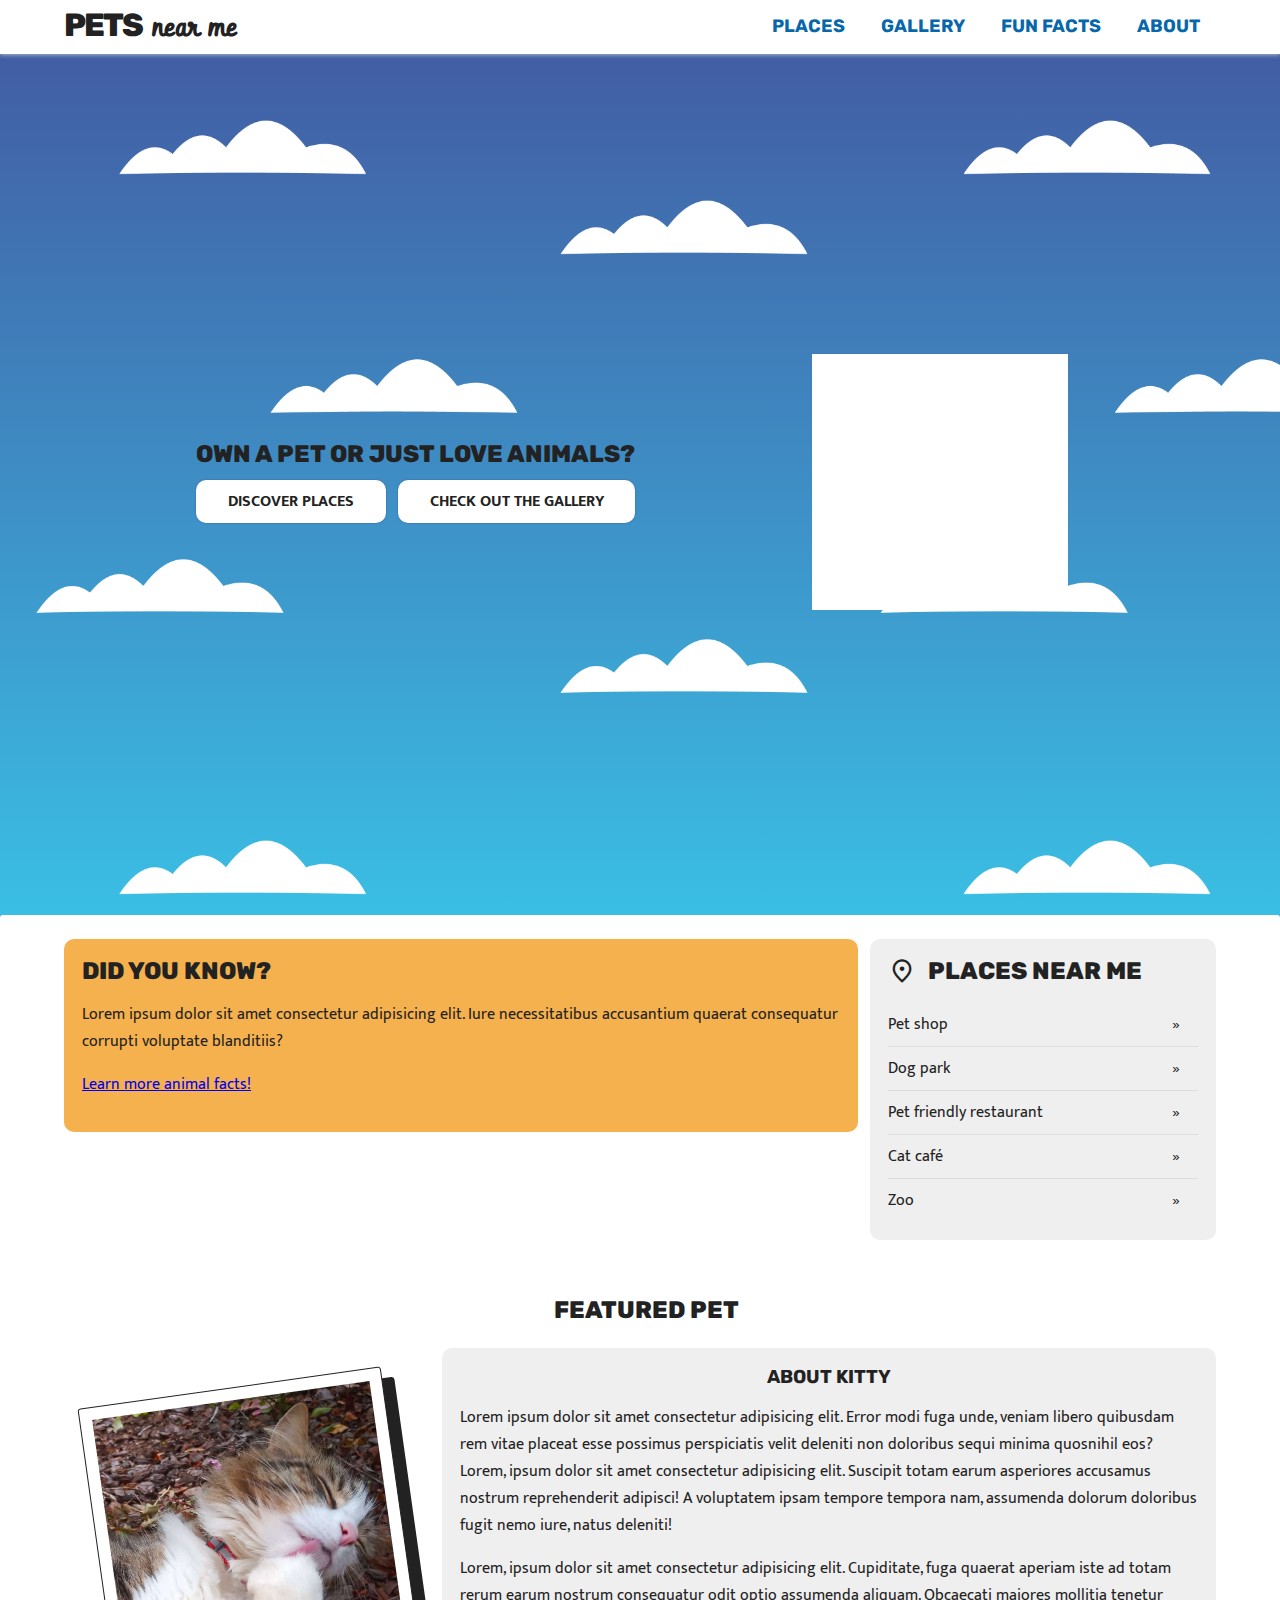
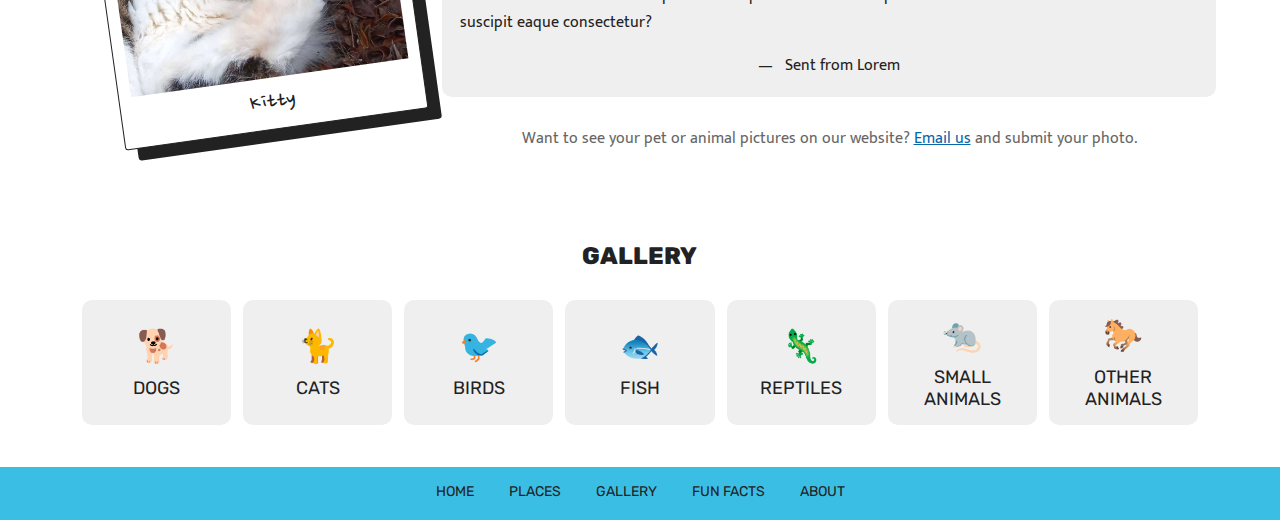
==== assessment-2/index.html @ 5827fe88 "Made gallery and places nav into btns with icons. Started adding arias" ====
<!DOCTYPE html>
<html lang="en">

<head>
    <meta charset="UTF-8">
    <meta name="description" content="Homepage of Pets Near Me">
    <meta name="author" content="Sophie Martin">
    <meta name="viewport" content="width=device-width, initial-scale=1.0">
    <meta name="keywords" content="Pets, animals, Brisbane, near me">

    <title>Pets Near Me</title>
    <link rel="stylesheet" href="style.css">
</head>

<body>
    <header>
        <h1><a href="index.html">Pets <span>Near Me</span></a></h1>
        <nav aria-label="Main">
            <ul>
                <li><a href="places.html">Places</a></li>
                <li><a href="gallery.html">Gallery</a></li>
                <li><a href="#">Fun Facts</a></li>
                <li><a href="about.html">About</a></li>
            </ul>
        </nav>
    </header>
    <main>

        <!-- <section style="overflow-x: hidden; width: 100vw; height: 100vh; position: absolute;">
            <object data="clouds.svg" type="image/svg+xml"></object>
            <object data="clouds.svg" type="image/svg+xml" style="left: -100vw;"></object>
        </section> -->

        <!-- <svg class="hills" viewBox="0 0 100 50">
            <defs>
                <g id="hill-setup">
                    <path d="M0 50 Q50 20 100 50 L100 50 Z" fill="#00a98b" />
                </g>
            </defs>
            <g>
                <use xlink:href="#hill-setup" x="0" y="0" />
            </g>
        </svg> -->
        <section id="frontpage">
            <div style="height: 256px; width: 256px; margin: 0 16px; background-color: white;"></div>
            <section>
                <h2>Own a pet or just love animals?</h2>
                <section class="link">
                    <a href="places.html">Discover places</a>
                    <a href="gallery.html">Check out the gallery</a>
                </section>
            </section>
        </section>
        <section id="main-content">


            <section id="general">
                <section class="box yellow">
                    <h2>Did you know?</h2>
                    <p>Lorem ipsum dolor sit amet consectetur adipisicing elit. Iure necessitatibus accusantium quaerat
                        consequatur corrupti voluptate blanditiis?</p>
                    <p><a href="#">Learn more animal facts!</a></p>
                </section>
                <section id="links" class="box grey link" role="navigation" aria-label="Places">
                    <h2><i class="material-symbols-outlined">location_on</i><a href="places.html" class="anim">Places
                            near me</a></h2>
                    <a href="places/petshop.html">Pet shop</a>
                    <a href="places/dogpark.html">Dog park</a>
                    <a href="#">Pet friendly restaurant</a>
                    <a href="#">Cat café</a>
                    <a href="#">Zoo</a>
                </section>
            </section>

            <section id="featured">
                <h2>Featured pet</h2>
                <figure>
                    <img src="images/gallery/IMG_20210928_162411_109.jpg" alt="A calico tabby cat with brown and white fur" />
                    <figcaption>Kitty</figcaption>
                </figure>
                <section class="box grey">
                    <h3>About kitty</h3>
                    <p>Lorem ipsum dolor sit amet consectetur adipisicing elit. Error modi fuga unde, veniam
                        libero
                        quibusdam rem vitae placeat esse possimus perspiciatis velit deleniti non doloribus
                        sequi
                        minima
                        quosnihil eos? Lorem, ipsum dolor sit amet consectetur adipisicing elit. Suscipit totam
                        earum
                        asperiores accusamus nostrum reprehenderit adipisci! A voluptatem ipsam tempore tempora
                        nam,
                        assumenda dolorum doloribus fugit nemo iure, natus deleniti!</p>
                    <p>Lorem, ipsum dolor sit amet consectetur adipisicing elit. Cupiditate, fuga quaerat aperiam iste
                        ad totam rerum earum nostrum consequatur odit optio assumenda aliquam. Obcaecati maiores
                        mollitia tenetur suscipit eaque consectetur?</p>
                    <p>Sent from Lorem</p>
                </section>
                <p>Want to see your pet or animal pictures on our website? <a href="about.html">Email us</a> and submit your
                    photo. </p>
            </section>

            <section id="gallery-nav" class="box link" role="navigation" aria-label="Gallery">
                <h2><a href="gallery.html" class="anim">Gallery</a></h2>
                <a href="gallery.html">
                    <p>🐕</p>
                    <p>Dogs</p>
                </a>
                <a href="gallery.html">
                    <p>🐈</p>
                    <p>Cats</p>
                </a>
                <a href="gallery.html">
                    <p>🐦</p>
                    <p>Birds</p>
                </a>
                <a href="gallery.html">
                    <p>🐟</p>
                    <p>Fish</p>
                </a>
                <a href="gallery.html">
                    <p>🦎</p>
                    <p>Reptiles</p>
                </a>
                <a href="gallery.html">
                    <p>🐀</p>
                    <p>Small animals</p>
                </a>
                <a href="gallery.html">
                    <p>🐎</p>
                    <p>Other animals</p>
                </a>
            </section>
        </section>
    </main>
    <footer>
        <nav aria-label="Footer">
            <ul class="link anim">
                <li><a href="index.html">Home</a></li>
                <li><a href="places.html">Places</a></li>
                <li><a href="gallery.html">Gallery</a></li>
                <li><a href="#">Fun Facts</a></li>
                <li><a href="about.html">About</a></li>
            </ul>
        </nav>
    </footer>
</body>

</html>
---- assessment-2/style.css ----
/* FONTS */
@import url('https://fonts.googleapis.com/css2?family=Vibur&display=swap');
@import url('https://fonts.googleapis.com/css2?family=Mukta&display=swap');
@import url('https://fonts.googleapis.com/css2?family=Nanum+Pen+Script&display=swap');
@import url('https://fonts.googleapis.com/css2?family=Rubik:wght@700&display=swap');
@import url('https://fonts.googleapis.com/css2?family=Rubik:wght@800&display=swap');

/* ICONS */
@import url('https://fonts.googleapis.com/css2?family=Material+Symbols+Outlined:opsz,wght,FILL,GRAD@40,700,1,0');

:root {
    --white: #ffffff;
    --black: #222222;
    /* --blue: #59a7a7;
    --light-blue: #97d7c6;
    --dark-blue: #2577a7; */
    /* --blue: #7cb3c5;
    --light-blue: #a4cedb;
    --dark-blue: #5e98ac; */
    --blue: #425DA4;
    --light-blue: #3ABEE4;
    --dark-blue: #0767AB;
    --yellow: #F5B14D;
    --dark-yellow: #d1af6f;
    --grey: #dddddd;
    --light-grey: #efefef;
    --dark-grey: #666666;
}

body {
    margin: 0;
    color: var(--black);
    font-family: 'Mukta', sans-serif;
    background-color: var(--light-blue);
    min-height: 100vh;
    display: flex;
    flex-direction: column;
}

header {
    background-color: var(--white);
    position: sticky;
    display: flex;
    justify-content: center;
    flex-wrap: wrap;
    width: 100%;
    z-index: 2;
    align-items: center;
    box-shadow: 0 0 5px var(--grey);
}

header>nav {
    text-align: center;
}

header>nav a {
    color: var(--dark-blue);
    text-decoration: none;
    font-weight: bold;
    font-family: 'Rubik', sans-serif;
    text-align: center;
    text-transform: uppercase;
    font-size: 14px;
}

header>nav ul {
    padding-inline-start: 0;
    margin: 0;
}

header>nav li {
    display: inline-block;
    padding: 8px 6px;
    margin: 0 2px;
    transition: 350ms ease-in-out;
    border-radius: 10px;
}

header>nav li:hover {
    background-color: var(--grey);
}

h1,
h2,
h3,
h4 {
    font-family: 'Rubik', sans-serif;
    text-transform: uppercase;
    margin: 0;
}

h1,
h2 {
    font-weight: 800;
}

h4 {
    font-size: 14px;
}

section>h1,
section:not(#main-content)>h2,
section>h3 {
    margin-top: 0;
    margin-bottom: 12px;
}

#main-content>h2,
#main-content>h3,
#main-content>p {
    margin-left: 18px;
    margin-right: 18px;
}

h1 {
    font-size: 24px;
    letter-spacing: -2px;
    text-align: center;
    margin-top: 4px;
    width: 100%;
}

h1 span {
    font-family: 'Vibur', cursive;
    letter-spacing: 0px;
    margin-left: 6px;
    word-spacing: -4px;
    text-transform: lowercase;
}

h1>a {
    color: var(--black);
    text-decoration: none;
}

main {
    display: flex;
    flex-direction: column;
    justify-items: center;
    flex-grow: 1;
    gap: 6px;
}

#frontpage {
    background-color: var(--blue);
    background-image: url(clouds.png), linear-gradient(var(--blue), var(--light-blue));
    background-repeat: repeat;
    background-position: 200% 0;
    background-size: 400%;
    display: flex;
    justify-content: center;
    align-items: center;
    flex-direction: column;
    text-align: center;
    gap: 24px;
    flex-grow: 1;
    animation: background-clouds 120000ms linear infinite;
    height: 50vh;
    min-height: 95vh;
}

@keyframes background-clouds {
    to {
        background-position: -200% 0;
    }
}

object[data="clouds.svg"] {
    position: absolute;
    height: 100vh;
    width: 100%;

}

object[data="clouds.svg"] {
    animation: clouds 5000ms linear infinite;
}

@keyframes clouds {
    0% {
        transform: translate3d(0, 0, 0);
    }

    100% {
        transform: translate3d(100vw, 0, 0);
    }
}

svg.hills {
    position: absolute;
    height: 20vh;
    width: 100%;
    bottom: 20vh;
}

#frontpage section:has(>a) {
    display: flex;
    flex-direction: column;
    margin: 0 64px;
    gap: 12px;
    z-index: 1;
}

#frontpage>section a {
    padding: 8px 6px;
    flex-grow: 1;
    background-color: var(--white);
    border-radius: 10px;
    box-shadow: 0 0 2px var(--blue);
    text-transform: uppercase;
    font-weight: bold;
    transition: 350ms;
}

#frontpage>section a:hover {
    background-color: var(--grey);
}

main:not(:has(#frontpage, #breadcrumbs)) {
    padding-top: 5vh;
}

#breadcrumbs {
    display: flex;
    justify-self: flex-end;
    align-items: flex-end;
    margin-top: 12px;
}

#breadcrumbs ul {
    padding-inline-start: 0;
    margin: 0 28px;
}

#breadcrumbs li {
    display: inline-block;
}

#breadcrumbs li:not(:last-of-type)::after {
    content: "\00bb";
    padding: 0 6px 0 8px;
}

#breadcrumbs a:hover {
    text-decoration: underline;
}

#main-content {
    background-color: var(--white);
    display: flex;
    flex-direction: column;
    gap: 24px;
    padding: 24px 16px;
    border-radius: 3px 3px 0 0;
    flex-grow: 1;
}

section.box {
    padding: 18px;
    border-radius: 10px;
}

section.box.grey {
    background-color: var(--light-grey);
    /* border: 1px solid var(--grey);
    box-shadow: 0 0 10px var(--light-grey); */
}

section.box.yellow {
    background-color: var(--yellow);
    /* border: 1px solid var(--dark-yellow);
    box-shadow: 0 0 5px var(--yellow); */
}

section.box.blue {
    background-color: var(--light-blue);
    /* border: 1px solid var(--blue);
    box-shadow: 0 0 3px var(--light-blue); */
}

#featured {
    display: grid;
    grid-template:
        "header"
        "picture"
        "text"
        "email";
    gap: 12px;
    justify-items: center;
    padding: 0 12px;
}

#featured>h2 {
    grid-area: header;
    text-align: center;
}

#featured figure {
    grid-area: picture;
    background-color: var(--white);
    margin: 24px;
    padding: 12px;
    transform: rotate(-8deg);
    box-shadow: 12px 12px var(--black);
    border: 1px solid var(--black);
    border-radius: 3px;
    min-width: 220px;
    max-width: 280px;
    margin-bottom: 24px;
    transition: 350ms;
    transition-delay: 100ms;
}

#featured figure:hover {
    transform: rotate(0deg) scale(105%);
}

#featured figure figcaption {
    font-family: 'Nanum Pen Script', cursive;
    font-size: 24px;
    text-align: center;
}

#featured img {
    width: 100%;
    object-fit: cover;
}

#featured>section {
    grid-area: text;
    margin: 0;
}

#featured>section>h3 {
    text-align: center;
}

#featured>section>p:last-of-type {
    text-align: center;
    margin-bottom: 0;
}

#featured>section>p:last-of-type::before {
    content: "\2014";
    margin-right: 12px;
    padding-left: -12px;
}

#featured>section+p {
    grid-area: email;
    color: var(--dark-grey);
    padding: 0 6px;
    text-align: center;
}

#featured>section+p>a {
    color: var(--dark-blue);
}

#general {
    display: grid;
    grid-template:
        auto / auto;
    gap: 24px;
}

#general>section:nth-of-type(2)>p:first-of-type {
    margin-top: 0;
}

#general>section:nth-of-type(2)>p:last-of-type {
    margin-bottom: 0;
}

#questions {
    grid-area: questions;
}

#gallery-nav {
    grid-area: gallery;
    display: grid;
    grid-template:
        repeat(4, 150px) / 50% 50%;
    gap: 12px;
}

#gallery-nav:has(h2) {
    grid-template:
        auto repeat(4, 150px) / 50% 50%;
}

#gallery-nav h2 {
    grid-column: span 2;
    text-align: center;
}

#gallery-nav>a,
#links-btn>a {
    background-color: var(--light-grey);
    border-radius: 10px;
    text-align: center;
    font-family: 'Rubik', sans-serif;
    text-transform: uppercase;
    padding: 12px;
    display: flex;
    flex-direction: column;
    justify-content: center;
    gap: 12px;
    transition: 350ms ease-in-out;
}

#gallery-nav>a:last-of-type {
    grid-column: span 2;
}

#gallery-nav>a:hover, #links-btn>a:hover {
    background-color: var(--grey);
}

#gallery-nav>a>p:first-of-type {
    font-size: 32px;
}

#gallery-nav>a>p, #links-btn>a>p {
    margin: 0;
}

#gallery-nav figure {
    margin: 0;
    height: 100%;
    display: flex;
    flex-direction: column;
    justify-content: flex-end;
    align-items: center;
    gap: 6px;
}

#gallery-nav figcaption {
    font-family: 'Rubik', sans-serif;
    text-align: center;
    text-transform: uppercase;
}

#gallery {
    display: grid;
    grid-template:
        1fr / auto auto;
    gap: 6px;
}

#gallery>section {
    display: flex;
    flex-direction: column;
    gap: 6px;
}

#gallery img {
    width: 100%;
    object-fit: cover;
    transition: 350ms ease-out;
    transition-delay: 50ms;
}

#gallery:has(img:hover) img:not(:hover) {
    opacity: 0.7;
    transform: scale(0.8);
}

#links {
    grid-row: span 2;
}

#links>a {
    padding: 8px 0px;
    border-bottom: 1px solid var(--grey);
    display: block;
}

#links>a:last-of-type {
    border-bottom: none;
}

#links>a::after {
    content: "\00bb";
    float: right;
    margin-right: 18px;
    transition: 350ms;
}

#links>a:hover::after {
    margin-right: 10px;
}

#links-btn {
    display: grid;
    grid-template:
        150px / repeat(5, 1fr);
    gap: 12px;
}

#links-btn>a{
    gap: 18px;
}

#links-btn .material-symbols-outlined{
    font-size: 32px;
    margin: 0;
}

#links-btn+iframe{
    margin-top: 18px;
}

#places #main-content>section {
    display: grid;
    grid-template:
        auto / repeat(4, 1fr);
    row-gap: 6px;
    column-gap: 12px;
    align-items: end;
}

#places figure {
    margin: 0;
    height: 100%;
    display: flex;
    flex-direction: column;
    justify-content: flex-end;
    align-items: center;
    gap: 6px;
}

#places img {
    height: 150%;
    width: 100%;
    object-fit: cover;
    transition: 350ms ease-in-out;
    transition-delay: 100ms;
}

#places figcaption {
    font-family: 'Rubik', sans-serif;
    text-align: center;
    text-transform: uppercase;
}

#places figcaption:nth-of-type(2) {
    z-index: 1;
    position: absolute;
    margin-bottom: 12px;
    background-color: #ffffff80;
    padding: 12px;
    padding-top: 6px;
    transition: 350ms ease-in-out;
}

#places:has(img:hover) img:not(:hover),
#places:has(figcaption:nth-of-type(2):hover) figcaption:nth-of-type(2):not(:hover)+img,
#places:has(img:hover) figcaption:has(+img:not(:hover)),
#places:has(figcaption:nth-of-type(2):hover) figcaption:nth-of-type(2):not(:hover) {
    opacity: 0.7;
    transform: scale(0.95);
}

#place #main-content>section:nth-of-type(1) {
    position: relative;
}

#place #main-content>section:nth-of-type(1) h2 {
    position: absolute;
    display: inline;
    bottom: 12px;
    left: 12px;
    background-color: #ffffff;
    padding: 12px;
}

#place #main-content>section:nth-of-type(1) img {
    width: 100%;
    height: 250px;
    object-fit: cover;
    object-position: 0 30%;
    transition: 1000ms ease-in-out;
}

#place #main-content>section:nth-of-type(2) {
    display: flex;
    gap: 12px;
    flex-direction: column;
}

#place #main-content>section:nth-of-type(2)>section {
    flex-grow: 1;
    width: auto;
}

#place #main-content>section:nth-of-type(2)>iframe {
    flex-grow: 1;
    width: auto;
    height: auto;
    object-fit: cover;
    min-height: 250px;
}

#place #main-content>section:nth-of-type(2) table {
    width: 100%;
    border-collapse: collapse;
}

#place #main-content>section:nth-of-type(2) table tr:not(:last-child) {
    border-bottom: 1px solid var(--grey);
}

#place #main-content>section:nth-of-type(2) table td {
    padding: 8px 0px;
}

#place #main-content>section:nth-of-type(3)>section {
    display: grid;
    grid-template:
        auto / repeat(2, 1fr);
    row-gap: 6px;
    column-gap: 2px;
}

#place #main-content>section:nth-of-type(3)>section img {
    height: 250px;
    width: 100%;
    object-fit: cover;
    transition: 350ms ease-in-out;
    transition-delay: 100ms;
}

footer ul {
    padding-inline-start: 0;
    margin: 0;
    font-family: 'Rubik', sans-serif;
    text-align: center;
    text-transform: uppercase;
    font-size: 14px;
}

footer ul>li {
    display: inline-block;
    padding: 16px;
}

iframe{
    width: 100%;
    height: 500px;
    border: none;
}

a.link,
.link a,
#breadcrumbs a {
    color: var(--black);
    text-decoration: none;
}

a.anim,
.anim a,
#gallery-nav figcaption {
    position: relative;
    overflow: hidden;
    display: inline-block;
}

a.anim::before,
.anim a::before,
#gallery-nav figcaption::before {
    content: "";
    height: 2px;
    width: 100%;
    position: absolute;
    bottom: 0;
    background-color: var(--black);
    transition: 350ms;
    left: -100%;
}

a.anim:hover::before,
.anim a:hover::before,
#gallery-nav figcaption:hover::before {
    left: 0;
}

.material-symbols-outlined {
    font-size: 20px;
    margin-right: 12px;
    position: relative;
    top: 5px;
}

h2 .material-symbols-outlined {
    font-size: 28px;
    top: 0;
}

@media only screen and (min-width: 768px) {
    header {
        flex-wrap: nowrap;
        justify-content: space-between;
    }

    header>h1,
    header>nav {
        margin-left: 16px;
        margin-right: 16px;
    }

    h1 {
        font-size: 32px;
        text-align: left;
        margin-top: 0;
        margin-left: 16px;
        width: auto;
    }

    header>nav a {
        font-size: 18px;
        padding: 8px;
    }

    #frontpage {
        flex-direction: row-reverse;
        justify-content: space-around;
        padding: 0 10%;
        background-position: 200% 0;
        background-size: 200%;
    }

    #frontpage section:has(>a) {
        flex-direction: row;
        margin: 0;
    }

    #general>section:nth-of-type(2) {
        order: 3;
    }

    #featured {
        grid-template:
            "header header"
            "picture text"
            "picture email"
            / auto;
        margin-top: 32px;
        margin-bottom: 32px;
        padding-right: 0;
    }

    #featured>figure {
        margin-top: auto;
        margin-bottom: auto;
    }

    #gallery-nav {
        grid-template:
            125px / repeat(7, 1fr);
    }

    #gallery-nav:has(h2) {
        grid-template:
            auto 125px / repeat(7, 1fr);
    }

    #gallery-nav h2 {
        grid-column: span 7;
        text-align: center;
    }

    #gallery-nav>a:last-of-type {
        grid-column: auto;
    }

    #gallery-nav p {
        font-size: 18px;
    }

    #gallery {
        grid-template:
            auto / repeat(4, 1fr);
    }

    #general {
        grid-template:
            auto auto / auto 30%;
        gap: 12px;
    }

    #place #main-content>section:nth-of-type(1) img:hover {
        height: 650px;
    }

    #place #main-content>section:nth-of-type(2) {
        flex-direction: row;
    }

    #place #main-content>section:nth-of-type(2)>section {
        width: 40%;
    }

    #place #main-content>section:nth-of-type(2)>iframe {
        width: 60%;
    }

    #place #main-content>section:nth-of-type(3)>section {
        display: grid;
        grid-template:
            auto / repeat(4, 1fr);
        row-gap: 6px;
        column-gap: 2px;
    }
}

@media only screen and (min-width: 1080px) {

    header,
    #main-content,
    #breadcrumbs,
    footer {
        padding-left: 5%;
        padding-right: 5%;
    }

    header {
        width: calc(100% - 10%);
        padding-top: 4px;
        padding-bottom: 4px;
    }

    header>h1,
    header>nav {
        margin: 0;
    }
}

@media only screen and (min-width: 1440px) {

    header,
    #main-content,
    #breadcrumbs,
    footer {
        padding-left: 15%;
        padding-right: 15%;
    }

    header {
        width: calc(100% - 30%);
    }

    header>h1,
    header>nav {
        margin: 0;
    }
}

@media only screen and (max-height: 600px) {
    #frontpage {
        min-height: 600px;
    }
}
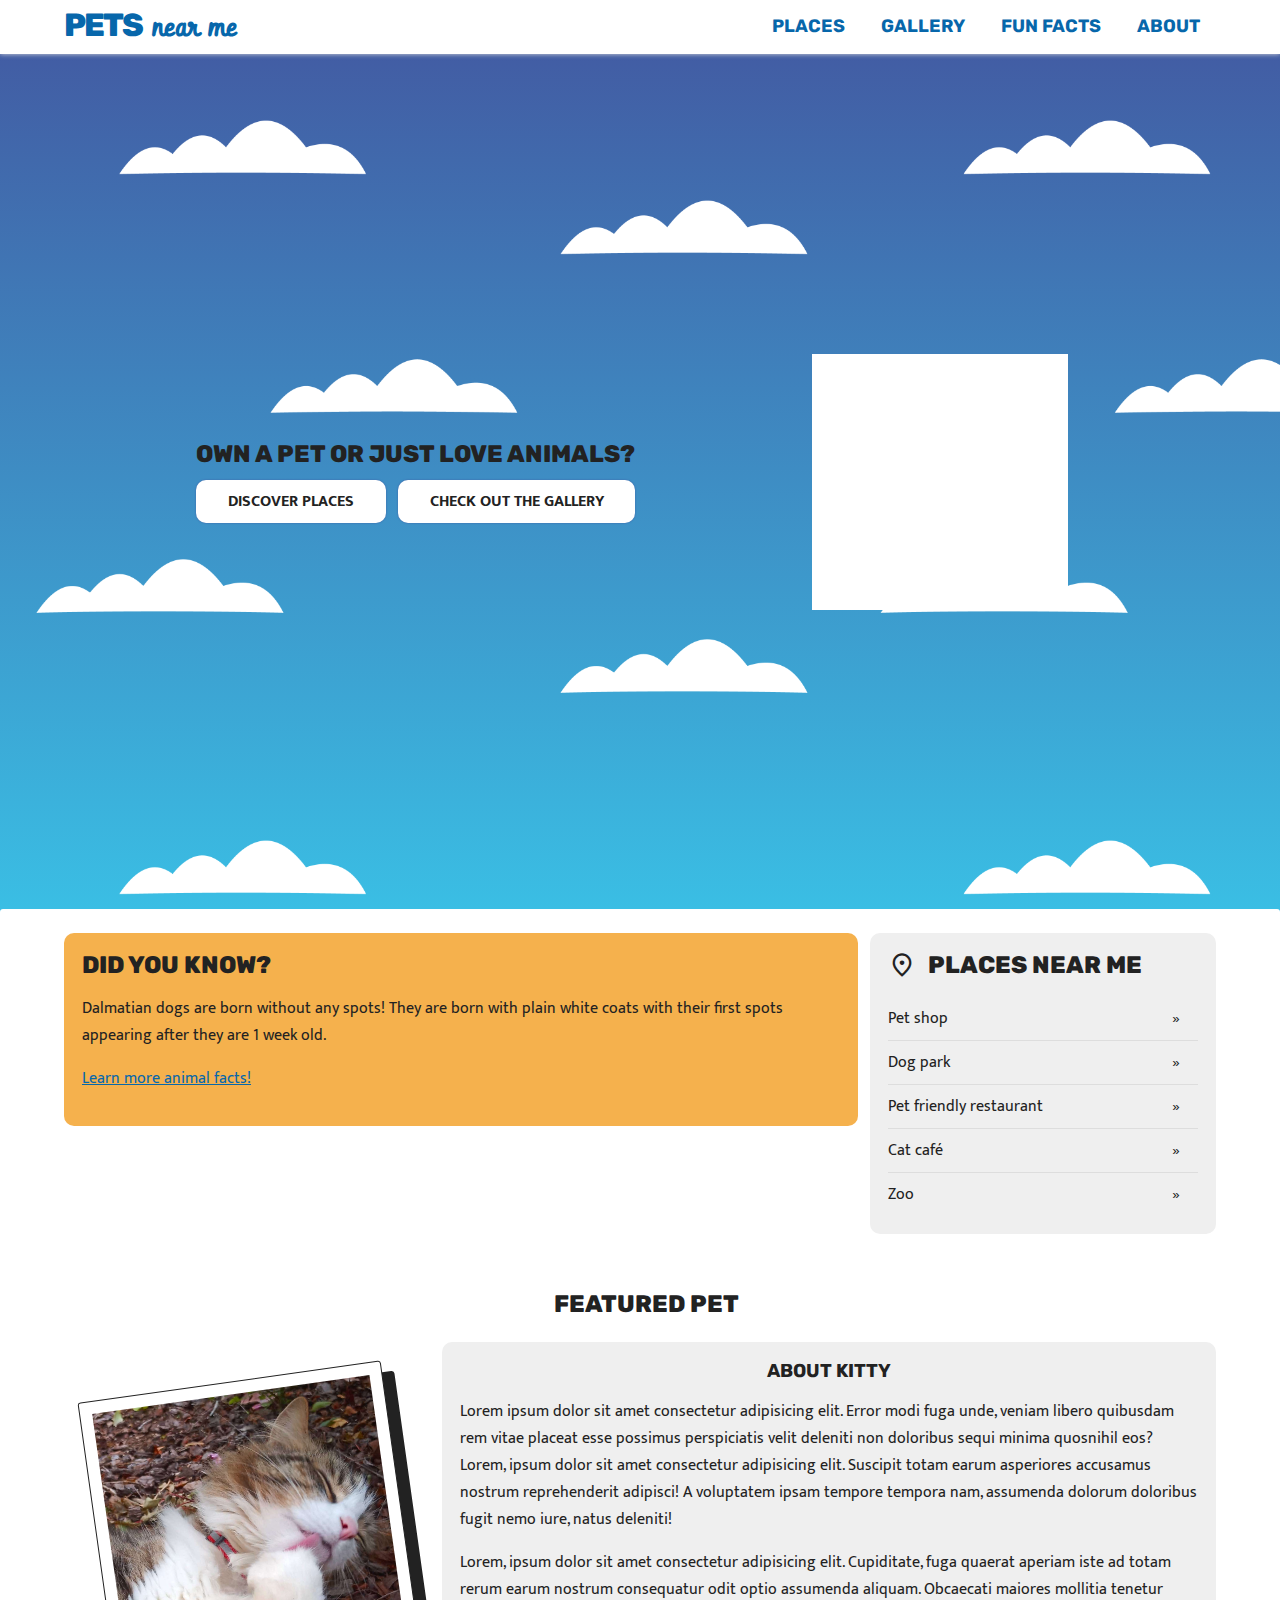
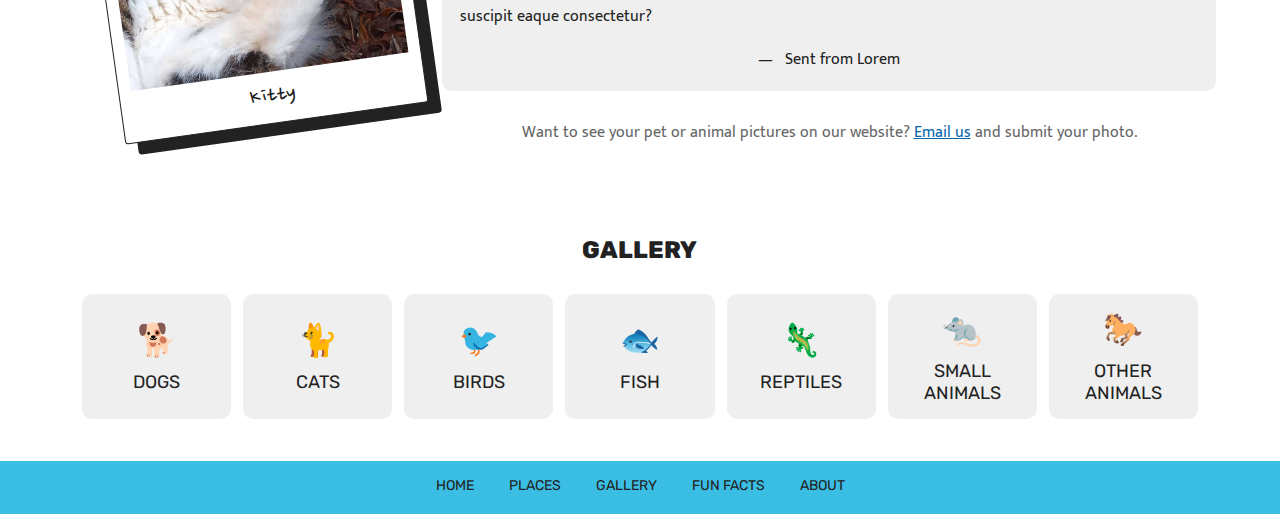
==== commit 51d2fdb2: "Added headings to stylesheet. Added tab index to some images" ====
--- a/assessment-2/index.html
+++ b/assessment-2/index.html
@@ -6,7 +6,6 @@
     <meta name="description" content="Homepage of Pets Near Me">
     <meta name="author" content="Sophie Martin">
     <meta name="viewport" content="width=device-width, initial-scale=1.0">
-    <meta name="keywords" content="Pets, animals, Brisbane, near me">
 
     <title>Pets Near Me</title>
     <link rel="stylesheet" href="style.css">
@@ -25,22 +24,6 @@
         </nav>
     </header>
     <main>
-
-        <!-- <section style="overflow-x: hidden; width: 100vw; height: 100vh; position: absolute;">
-            <object data="clouds.svg" type="image/svg+xml"></object>
-            <object data="clouds.svg" type="image/svg+xml" style="left: -100vw;"></object>
-        </section> -->
-
-        <!-- <svg class="hills" viewBox="0 0 100 50">
-            <defs>
-                <g id="hill-setup">
-                    <path d="M0 50 Q50 20 100 50 L100 50 Z" fill="#00a98b" />
-                </g>
-            </defs>
-            <g>
-                <use xlink:href="#hill-setup" x="0" y="0" />
-            </g>
-        </svg> -->
         <section id="frontpage">
             <div style="height: 256px; width: 256px; margin: 0 16px; background-color: white;"></div>
             <section>
@@ -52,13 +35,11 @@
             </section>
         </section>
         <section id="main-content">
-
-
-            <section id="general">
+            <section>
                 <section class="box yellow">
                     <h2>Did you know?</h2>
-                    <p>Lorem ipsum dolor sit amet consectetur adipisicing elit. Iure necessitatibus accusantium quaerat
-                        consequatur corrupti voluptate blanditiis?</p>
+                    <p>Dalmatian dogs are born without any spots! They are born with plain white coats with their first spots
+                        appearing after they are 1 week old.</p>
                     <p><a href="#">Learn more animal facts!</a></p>
                 </section>
                 <section id="links" class="box grey link" role="navigation" aria-label="Places">
@@ -74,8 +55,9 @@
 
             <section id="featured">
                 <h2>Featured pet</h2>
-                <figure>
-                    <img src="images/gallery/IMG_20210928_162411_109.jpg" alt="A calico tabby cat with brown and white fur" />
+                <figure tabindex="0">
+                    <img src="images/gallery/IMG_20210928_162411_109.jpg"
+                        alt="A calico tabby cat with brown and white fur" />
                     <figcaption>Kitty</figcaption>
                 </figure>
                 <section class="box grey">
@@ -95,7 +77,8 @@
                         mollitia tenetur suscipit eaque consectetur?</p>
                     <p>Sent from Lorem</p>
                 </section>
-                <p>Want to see your pet or animal pictures on our website? <a href="about.html">Email us</a> and submit your
+                <p>Want to see your pet or animal pictures on our website? <a href="about.html">Email us</a> and submit
+                    your
                     photo. </p>
             </section>
 
--- a/assessment-2/style.css
+++ b/assessment-2/style.css
@@ -11,12 +11,6 @@
 :root {
     --white: #ffffff;
     --black: #222222;
-    /* --blue: #59a7a7;
-    --light-blue: #97d7c6;
-    --dark-blue: #2577a7; */
-    /* --blue: #7cb3c5;
-    --light-blue: #a4cedb;
-    --dark-blue: #5e98ac; */
     --blue: #425DA4;
     --light-blue: #3ABEE4;
     --dark-blue: #0767AB;
@@ -37,6 +31,8 @@
     flex-direction: column;
 }
 
+/*** HEADER AND NAVIGATION ***/
+
 header {
     background-color: var(--white);
     position: sticky;
@@ -79,6 +75,8 @@
 header>nav li:hover {
     background-color: var(--grey);
 }
+
+/* HEADINGS */
 
 h1,
 h2,
@@ -133,17 +131,20 @@
     text-decoration: none;
 }
 
+/*** MAIN ***/
+
 main {
     display: flex;
     flex-direction: column;
     justify-items: center;
     flex-grow: 1;
-    gap: 6px;
-}
+}
+
+/* HOMEPAGE FRONTPAGE SECTION */
 
 #frontpage {
     background-color: var(--blue);
-    background-image: url(clouds.png), linear-gradient(var(--blue), var(--light-blue));
+    background-image: url(images/clouds.png), linear-gradient(var(--blue), var(--light-blue));
     background-repeat: repeat;
     background-position: 200% 0;
     background-size: 400%;
@@ -184,13 +185,6 @@
     100% {
         transform: translate3d(100vw, 0, 0);
     }
-}
-
-svg.hills {
-    position: absolute;
-    height: 20vh;
-    width: 100%;
-    bottom: 20vh;
 }
 
 #frontpage section:has(>a) {
@@ -212,7 +206,8 @@
     transition: 350ms;
 }
 
-#frontpage>section a:hover {
+#frontpage>section a:hover,
+#frontpage>section a:focus {
     background-color: var(--grey);
 }
 
@@ -220,11 +215,13 @@
     padding-top: 5vh;
 }
 
+/* BREADCRUMBS */
+
 #breadcrumbs {
     display: flex;
     justify-self: flex-end;
     align-items: flex-end;
-    margin-top: 12px;
+    margin-top: 24px;
 }
 
 #breadcrumbs ul {
@@ -255,6 +252,8 @@
     flex-grow: 1;
 }
 
+/* SECTION STYLES */
+
 section.box {
     padding: 18px;
     border-radius: 10px;
@@ -262,21 +261,17 @@
 
 section.box.grey {
     background-color: var(--light-grey);
-    /* border: 1px solid var(--grey);
-    box-shadow: 0 0 10px var(--light-grey); */
 }
 
 section.box.yellow {
     background-color: var(--yellow);
-    /* border: 1px solid var(--dark-yellow);
-    box-shadow: 0 0 5px var(--yellow); */
 }
 
 section.box.blue {
     background-color: var(--light-blue);
-    /* border: 1px solid var(--blue);
-    box-shadow: 0 0 3px var(--light-blue); */
-}
+}
+
+/* HOMEPAGE FEATURED SECTION */
 
 #featured {
     display: grid;
@@ -311,7 +306,8 @@
     transition-delay: 100ms;
 }
 
-#featured figure:hover {
+#featured figure:hover,
+#featured figure:focus {
     transform: rotate(0deg) scale(105%);
 }
 
@@ -353,28 +349,24 @@
     text-align: center;
 }
 
-#featured>section+p>a {
-    color: var(--dark-blue);
-}
-
-#general {
+/* HOMEPAGE SECTIONS */
+
+main:has(#frontpage) #main-content>section:first-of-type {
     display: grid;
     grid-template:
         auto / auto;
     gap: 24px;
 }
 
-#general>section:nth-of-type(2)>p:first-of-type {
+main:has(#frontpage) #main-content>section:first-of-type>section:nth-of-type(2)>p:first-of-type {
     margin-top: 0;
 }
 
-#general>section:nth-of-type(2)>p:last-of-type {
+main:has(#frontpage) #main-content>section:first-of-type>section:nth-of-type(2)>p:last-of-type {
     margin-bottom: 0;
 }
 
-#questions {
-    grid-area: questions;
-}
+/* GALLERY NAVIGATION SECTION */
 
 #gallery-nav {
     grid-area: gallery;
@@ -413,7 +405,8 @@
     grid-column: span 2;
 }
 
-#gallery-nav>a:hover, #links-btn>a:hover {
+#gallery-nav>a:hover,
+#links-btn>a:hover {
     background-color: var(--grey);
 }
 
@@ -421,7 +414,8 @@
     font-size: 32px;
 }
 
-#gallery-nav>a>p, #links-btn>a>p {
+#gallery-nav>a>p,
+#links-btn>a>p {
     margin: 0;
 }
 
@@ -440,6 +434,8 @@
     text-align: center;
     text-transform: uppercase;
 }
+
+/* GALLERY PAGE */
 
 #gallery {
     display: grid;
@@ -461,7 +457,8 @@
     transition-delay: 50ms;
 }
 
-#gallery:has(img:hover) img:not(:hover) {
+#gallery:has(img:hover) img:not(:hover),
+#place #main-content>section:nth-of-type(3)>section:has(img:hover) img:not(:hover) {
     opacity: 0.7;
     transform: scale(0.8);
 }
@@ -494,27 +491,33 @@
 #links-btn {
     display: grid;
     grid-template:
-        150px / repeat(5, 1fr);
+        repeat(3, 150px) / 1fr 1fr;
     gap: 12px;
 }
 
-#links-btn>a{
+#links-btn>a {
     gap: 18px;
 }
 
-#links-btn .material-symbols-outlined{
+#links-btn>a:last-of-type {
+    grid-column: span 2;
+}
+
+#links-btn .material-symbols-outlined {
     font-size: 32px;
     margin: 0;
 }
 
-#links-btn+iframe{
+#links-btn+iframe {
     margin-top: 18px;
 }
+
+/* PLACES PAGE */
 
 #places #main-content>section {
     display: grid;
     grid-template:
-        auto / repeat(4, 1fr);
+        auto / 1fr;
     row-gap: 6px;
     column-gap: 12px;
     align-items: end;
@@ -552,15 +555,19 @@
     padding: 12px;
     padding-top: 6px;
     transition: 350ms ease-in-out;
+    border-radius: 10px;
 }
 
 #places:has(img:hover) img:not(:hover),
 #places:has(figcaption:nth-of-type(2):hover) figcaption:nth-of-type(2):not(:hover)+img,
 #places:has(img:hover) figcaption:has(+img:not(:hover)),
-#places:has(figcaption:nth-of-type(2):hover) figcaption:nth-of-type(2):not(:hover) {
+#places:has(figcaption:nth-of-type(2):hover) figcaption:nth-of-type(2):not(:hover),
+#places:has(a:focus>figure) a:not(:focus)>figure {
     opacity: 0.7;
     transform: scale(0.95);
 }
+
+/* SPECIFIC PLACES PAGE */
 
 #place #main-content>section:nth-of-type(1) {
     position: relative;
@@ -573,6 +580,7 @@
     left: 12px;
     background-color: #ffffff;
     padding: 12px;
+    border-radius: 10px;
 }
 
 #place #main-content>section:nth-of-type(1) img {
@@ -599,12 +607,16 @@
     width: auto;
     height: auto;
     object-fit: cover;
-    min-height: 250px;
+    min-height: 450px;
 }
 
 #place #main-content>section:nth-of-type(2) table {
     width: 100%;
     border-collapse: collapse;
+}
+
+#place #main-content>section:nth-of-type(2)>section>section {
+    margin-top: 32px;
 }
 
 #place #main-content>section:nth-of-type(2) table tr:not(:last-child) {
@@ -631,6 +643,8 @@
     transition-delay: 100ms;
 }
 
+/* FOOTER */
+
 footer ul {
     padding-inline-start: 0;
     margin: 0;
@@ -645,10 +659,16 @@
     padding: 16px;
 }
 
-iframe{
+/* LINKS, ICONS, ETC. */
+
+iframe {
     width: 100%;
     height: 500px;
     border: none;
+}
+
+a:not(:visited) {
+    color: var(--dark-blue);
 }
 
 a.link,
@@ -697,6 +717,8 @@
     top: 0;
 }
 
+/* TABLET WIDTH */
+
 @media only screen and (min-width: 768px) {
     header {
         flex-wrap: nowrap;
@@ -735,7 +757,7 @@
         margin: 0;
     }
 
-    #general>section:nth-of-type(2) {
+    main:has(#frontpage) #main-content>section:first-of-type>section:nth-of-type(2) {
         order: 3;
     }
 
@@ -783,13 +805,28 @@
             auto / repeat(4, 1fr);
     }
 
-    #general {
+    main:has(#frontpage) #main-content>section:first-of-type {
         grid-template:
             auto auto / auto 30%;
         gap: 12px;
     }
 
-    #place #main-content>section:nth-of-type(1) img:hover {
+    #links-btn {
+        grid-template:
+            150px / repeat(5, 1fr);
+    }
+
+    #links-btn>a:last-of-type {
+        grid-column: auto;
+    }
+
+    #places #main-content>section {
+        grid-template:
+            auto / repeat(4, 1fr);
+    }
+
+    #place #main-content>section:nth-of-type(1) img:hover,
+    #place #main-content>section:nth-of-type(1) img:focus {
         height: 650px;
     }
 
@@ -809,10 +846,11 @@
         display: grid;
         grid-template:
             auto / repeat(4, 1fr);
-        row-gap: 6px;
-        column-gap: 2px;
-    }
-}
+        gap: 6px;
+    }
+}
+
+/* DESKTOP WIDTH */
 
 @media only screen and (min-width: 1080px) {
 
@@ -856,6 +894,8 @@
     }
 }
 
+/* FOR 400% ZOOM */
+
 @media only screen and (max-height: 600px) {
     #frontpage {
         min-height: 600px;
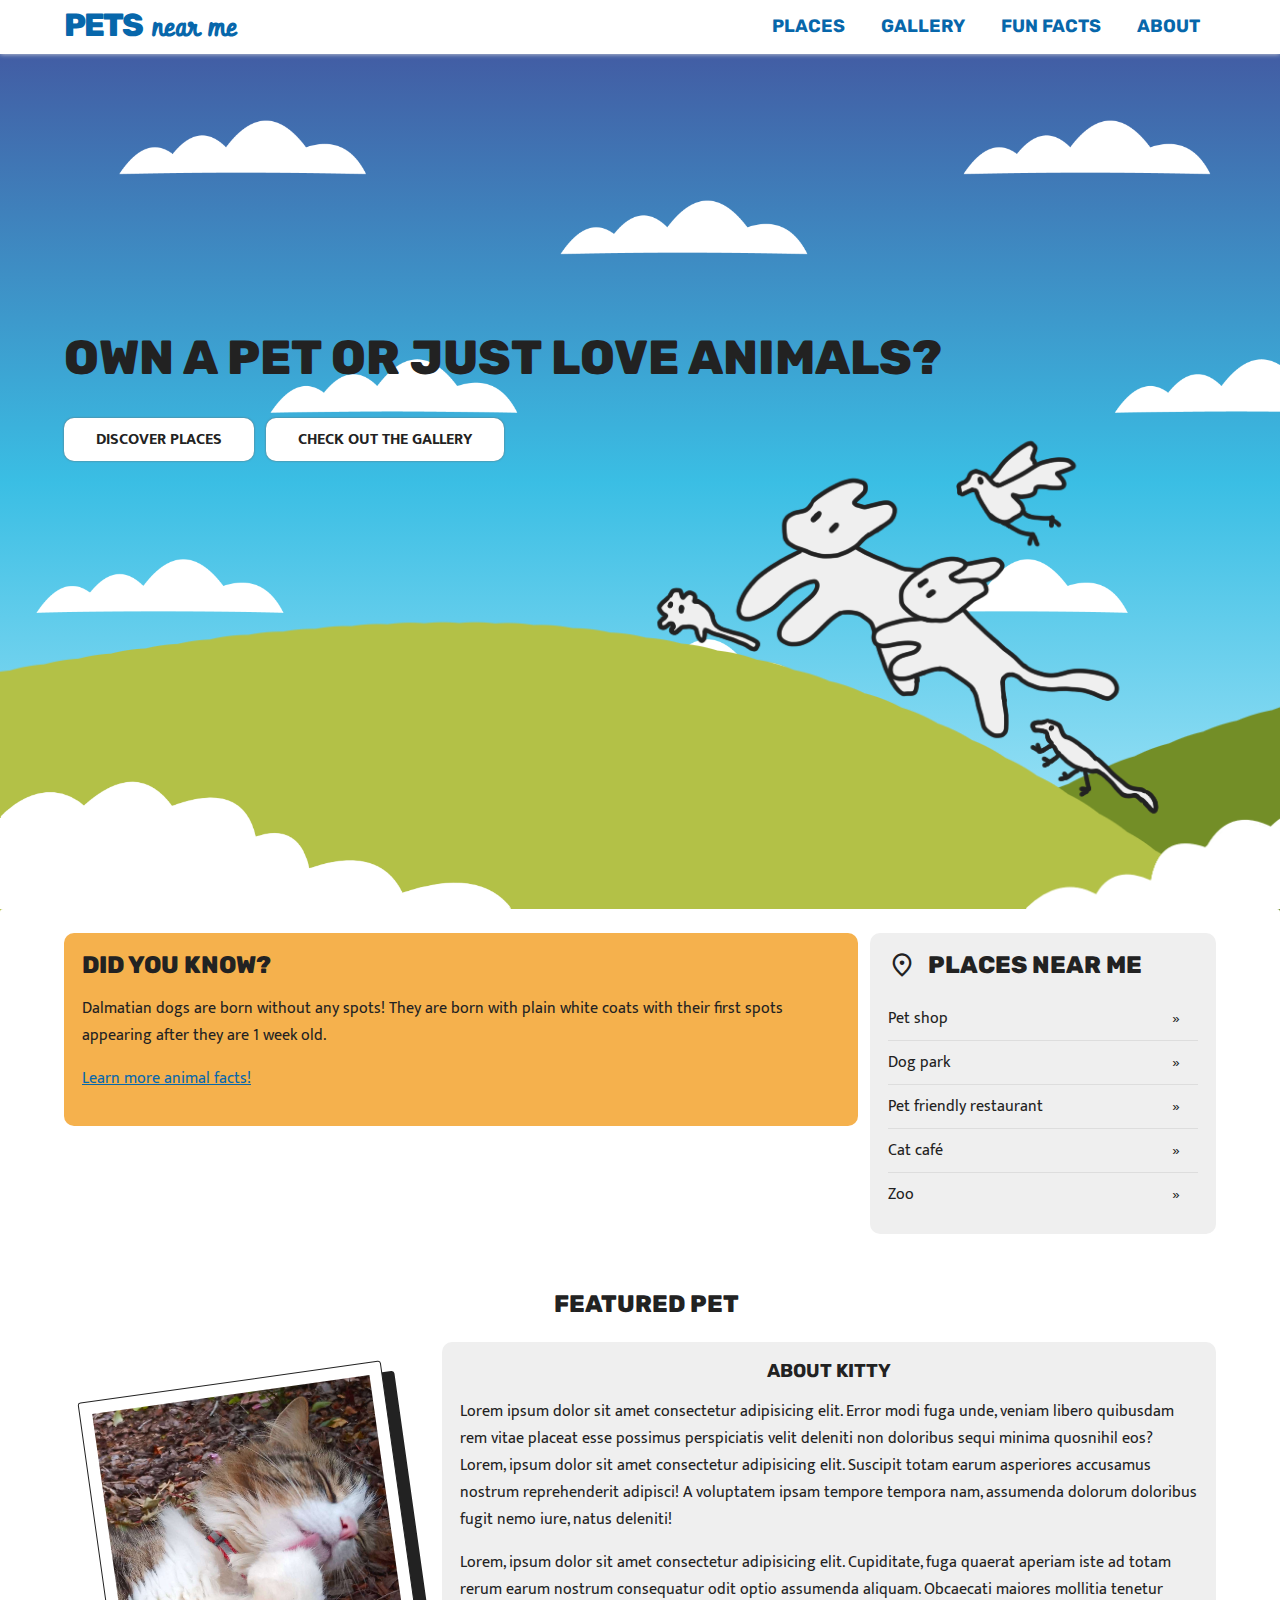
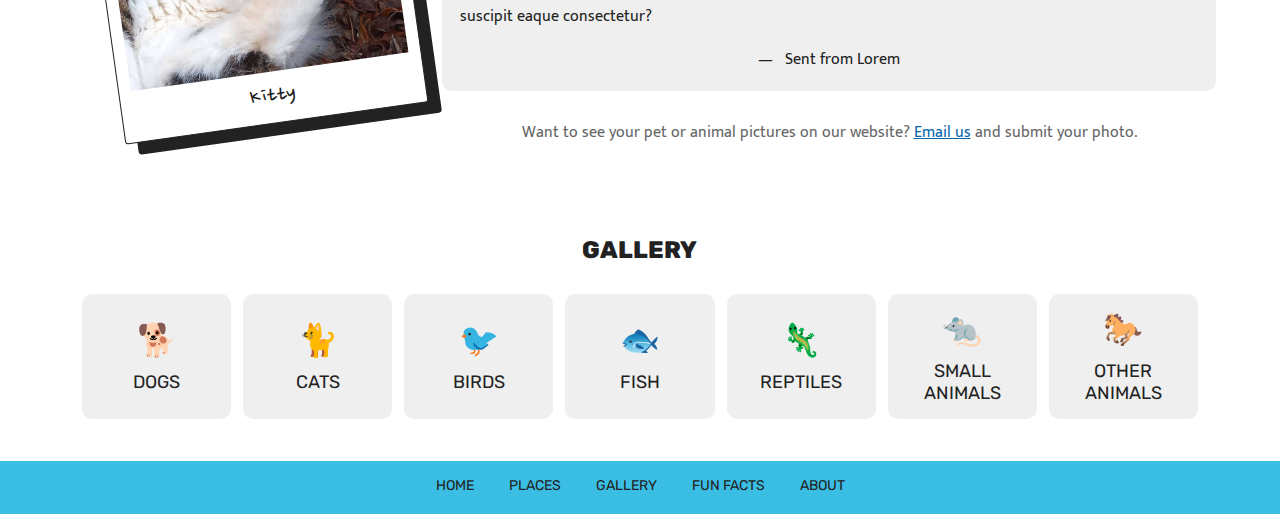
==== commit 0473a94b: "Added backgrounds to homepage" ====
--- a/assessment-2/index.html
+++ b/assessment-2/index.html
@@ -25,7 +25,6 @@
     </header>
     <main>
         <section id="frontpage">
-            <div style="height: 256px; width: 256px; margin: 0 16px; background-color: white;"></div>
             <section>
                 <h2>Own a pet or just love animals?</h2>
                 <section class="link">
@@ -33,12 +32,16 @@
                     <a href="gallery.html">Check out the gallery</a>
                 </section>
             </section>
+            <section>
+                <img src="images/bg.png" alt="Illustration of an animal running up a hill" />
+            </section>
         </section>
         <section id="main-content">
             <section>
                 <section class="box yellow">
                     <h2>Did you know?</h2>
-                    <p>Dalmatian dogs are born without any spots! They are born with plain white coats with their first spots
+                    <p>Dalmatian dogs are born without any spots! They are born with plain white coats with their first
+                        spots
                         appearing after they are 1 week old.</p>
                     <p><a href="#">Learn more animal facts!</a></p>
                 </section>
--- a/assessment-2/style.css
+++ b/assessment-2/style.css
@@ -11,10 +11,10 @@
 :root {
     --white: #ffffff;
     --black: #222222;
-    --blue: #425DA4;
-    --light-blue: #3ABEE4;
-    --dark-blue: #0767AB;
-    --yellow: #F5B14D;
+    --blue: #425da4;
+    --light-blue: #3abee4;
+    --dark-blue: #0767ab;
+    --yellow: #f5b14d;
     --dark-yellow: #d1af6f;
     --grey: #dddddd;
     --light-grey: #efefef;
@@ -40,7 +40,7 @@
     justify-content: center;
     flex-wrap: wrap;
     width: 100%;
-    z-index: 2;
+    z-index: 5;
     align-items: center;
     box-shadow: 0 0 5px var(--grey);
 }
@@ -144,20 +144,65 @@
 
 #frontpage {
     background-color: var(--blue);
-    background-image: url(images/clouds.png), linear-gradient(var(--blue), var(--light-blue));
+    background-image: url(images/clouds.png), linear-gradient(var(--blue), var(--light-blue) 50%, #b2eafa);
     background-repeat: repeat;
     background-position: 200% 0;
     background-size: 400%;
     display: flex;
     justify-content: center;
     align-items: center;
-    flex-direction: column;
-    text-align: center;
-    gap: 24px;
+    text-align: center;
     flex-grow: 1;
     animation: background-clouds 120000ms linear infinite;
     height: 50vh;
-    min-height: 95vh;
+    min-height: 90vh;
+    position: relative;
+}
+
+#frontpage h2{
+    font-size: 48px;
+}
+
+#frontpage::before, #frontpage::after{
+    content: "";
+    position: absolute;
+    height: 100%;
+    background-repeat: no-repeat;
+    background-size: contain;
+    background-position: 0 100%;
+    z-index: 1;
+}
+
+#frontpage::before{
+    width: 80%;
+    background-image: url(images/clouds-bottomleft.png);
+    left: 0;
+}
+
+#frontpage::after{
+    width: 50%;
+    background-image: url(images/clouds-bottomright.png);
+    right: 0;
+}
+
+#frontpage>*:not(section:has(img[src="images/bg.png"])){
+    z-index: 2;
+}
+
+#frontpage section:has(img[src="images/bg.png"]){
+    position: absolute;
+    overflow: hidden;
+    left: 0;
+    bottom: -10%;
+    width: 100%;
+}
+
+#frontpage section>img[src="images/bg.png"]{
+    position: relative;
+    object-fit: cover;
+    width: 300%;
+    height: 300%;
+    left: -150%;
 }
 
 @keyframes background-clouds {
@@ -187,20 +232,24 @@
     }
 }
 
+#frontpage>section:first-of-type{
+    margin-bottom: 35%;
+}
+
 #frontpage section:has(>a) {
     display: flex;
     flex-direction: column;
+    justify-content: center;
     margin: 0 64px;
     gap: 12px;
     z-index: 1;
 }
 
 #frontpage>section a {
-    padding: 8px 6px;
-    flex-grow: 1;
+    padding: 8px 32px;
     background-color: var(--white);
     border-radius: 10px;
-    box-shadow: 0 0 2px var(--blue);
+    box-shadow: 0 0 2px var(--dark-grey);
     text-transform: uppercase;
     font-weight: bold;
     transition: 350ms;
@@ -250,6 +299,7 @@
     padding: 24px 16px;
     border-radius: 3px 3px 0 0;
     flex-grow: 1;
+    z-index: 3;
 }
 
 /* SECTION STYLES */
@@ -745,16 +795,36 @@
     }
 
     #frontpage {
-        flex-direction: row-reverse;
-        justify-content: space-around;
+        justify-content: flex-start;
         padding: 0 10%;
         background-position: 200% 0;
         background-size: 200%;
+        min-height: 95vh;
+        text-align: left;
+    }
+
+    #frontpage::before{
+        width: 60%;
+    }
+
+    #frontpage::after{
+        width: 35%;
+    }
+
+    #frontpage section>img[src="images/bg.png"]{
+        width: calc(100% + 800px);
+        left: calc(-800px + 20%);
     }
 
     #frontpage section:has(>a) {
         flex-direction: row;
+        justify-content: left;
         margin: 0;
+        margin-top: 32px;
+    }
+
+    #frontpage>section:first-of-type{
+        margin-bottom: 25%;
     }
 
     main:has(#frontpage) #main-content>section:first-of-type>section:nth-of-type(2) {
@@ -855,6 +925,7 @@
 @media only screen and (min-width: 1080px) {
 
     header,
+    #frontpage,
     #main-content,
     #breadcrumbs,
     footer {
@@ -872,11 +943,29 @@
     header>nav {
         margin: 0;
     }
+    
+    #frontpage::before{
+        width: 40%;
+    }
+
+    #frontpage::after{
+        width: 20%;
+    }
+
+    #frontpage section>img[src="images/bg.png"]{
+        width: calc(100% + 600px);
+        left: calc(-600px + 15%);
+    }
+
+    #frontpage>section:first-of-type{
+        margin-bottom: 15%;
+    }
 }
 
 @media only screen and (min-width: 1440px) {
 
     header,
+    #frontpage,
     #main-content,
     #breadcrumbs,
     footer {
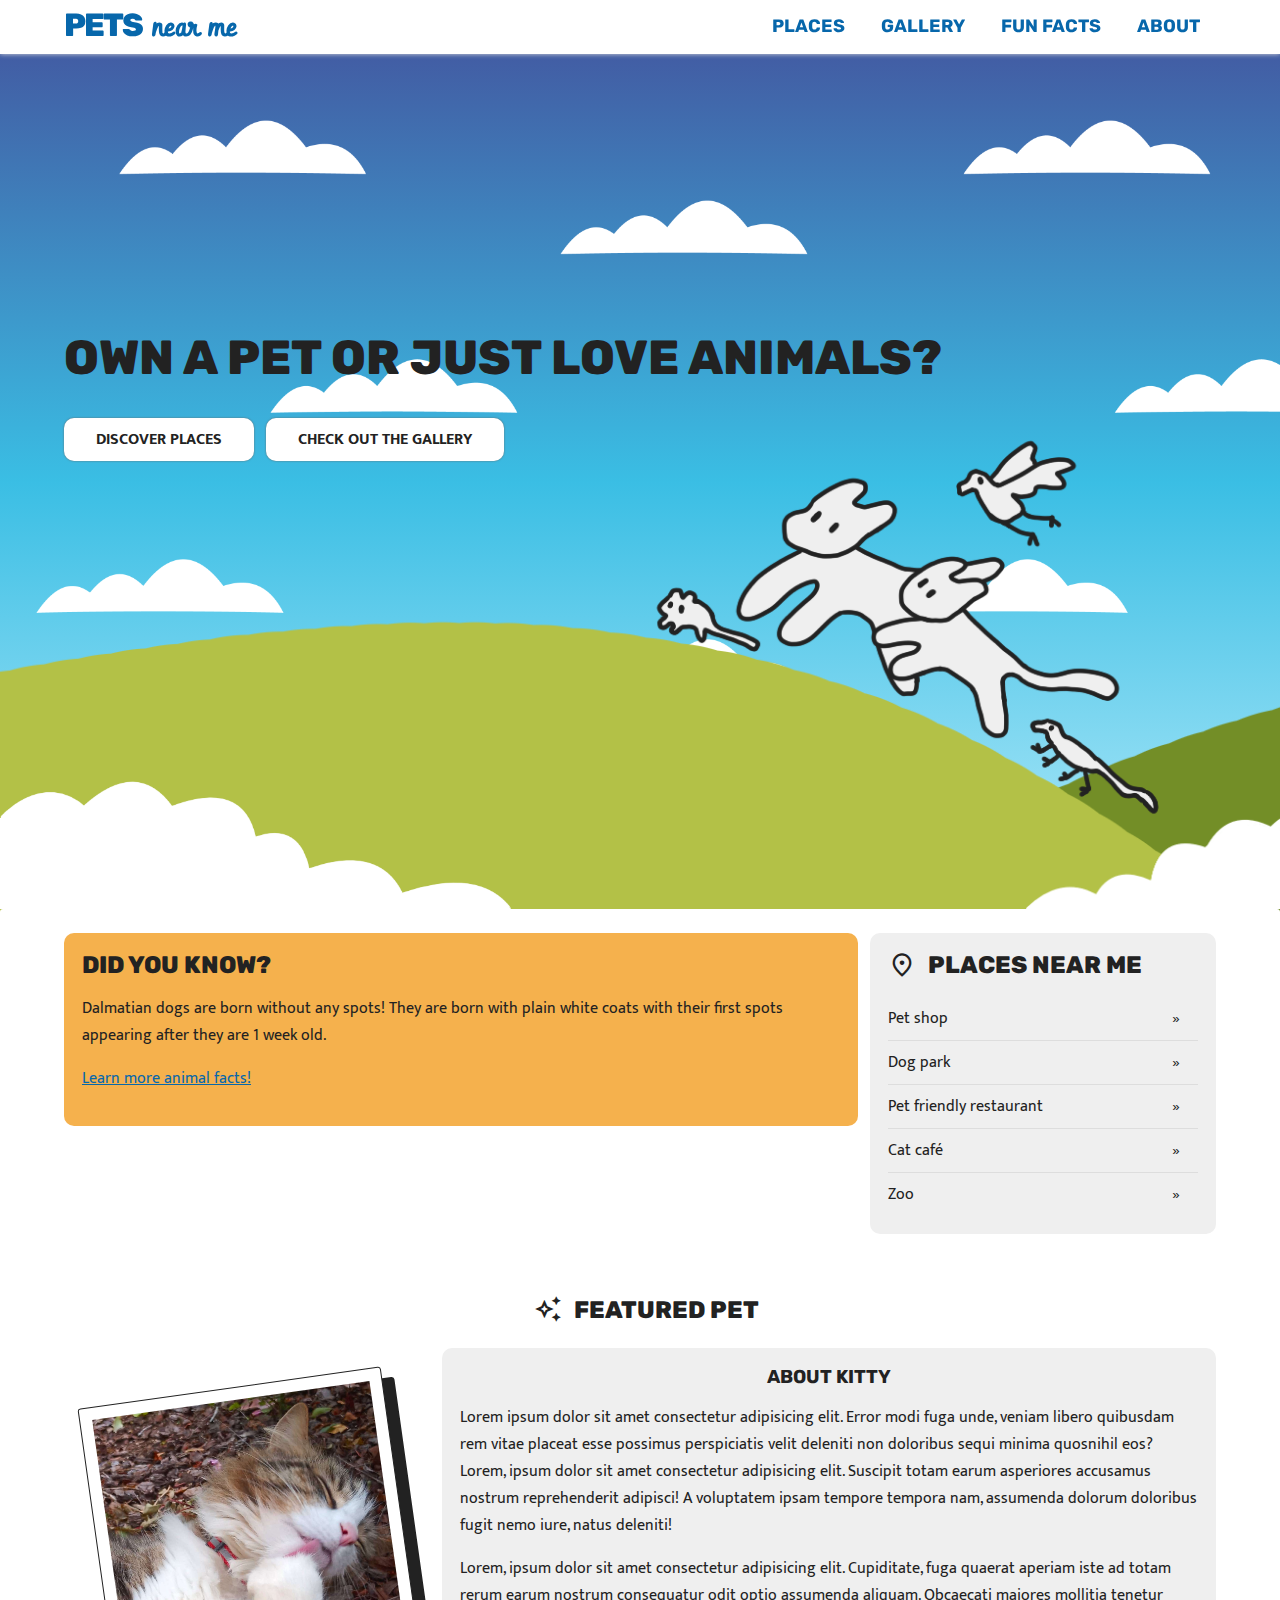
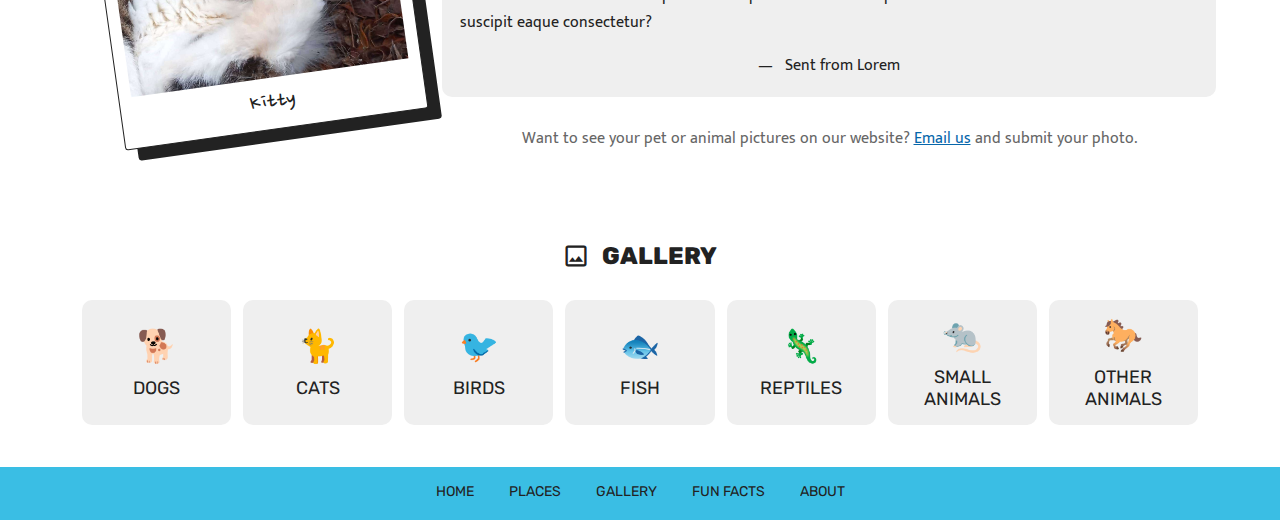
==== commit 2089c354: "Added some icons to headers. Fixed sticky header to work" ====
--- a/assessment-2/index.html
+++ b/assessment-2/index.html
@@ -57,7 +57,7 @@
             </section>
 
             <section id="featured">
-                <h2>Featured pet</h2>
+                <h2><i class="material-symbols-outlined">temp_preferences_custom</i>Featured pet</h2>
                 <figure tabindex="0">
                     <img src="images/gallery/IMG_20210928_162411_109.jpg"
                         alt="A calico tabby cat with brown and white fur" />
@@ -86,7 +86,7 @@
             </section>
 
             <section id="gallery-nav" class="box link" role="navigation" aria-label="Gallery">
-                <h2><a href="gallery.html" class="anim">Gallery</a></h2>
+                <h2><i class="material-symbols-outlined">image</i><a href="gallery.html" class="anim">Gallery</a></h2>
                 <a href="gallery.html">
                     <p>🐕</p>
                     <p>Dogs</p>
--- a/assessment-2/style.css
+++ b/assessment-2/style.css
@@ -35,14 +35,15 @@
 
 header {
     background-color: var(--white);
+    box-shadow: 0 0 5px var(--grey);
     position: sticky;
     display: flex;
     justify-content: center;
+    align-items: center;
     flex-wrap: wrap;
     width: 100%;
+    top: 0;
     z-index: 5;
-    align-items: center;
-    box-shadow: 0 0 5px var(--grey);
 }
 
 header>nav {
@@ -764,6 +765,9 @@
 
 h2 .material-symbols-outlined {
     font-size: 28px;
+}
+
+#links h2>i, #gallery-nav h2>i{
     top: 0;
 }
 
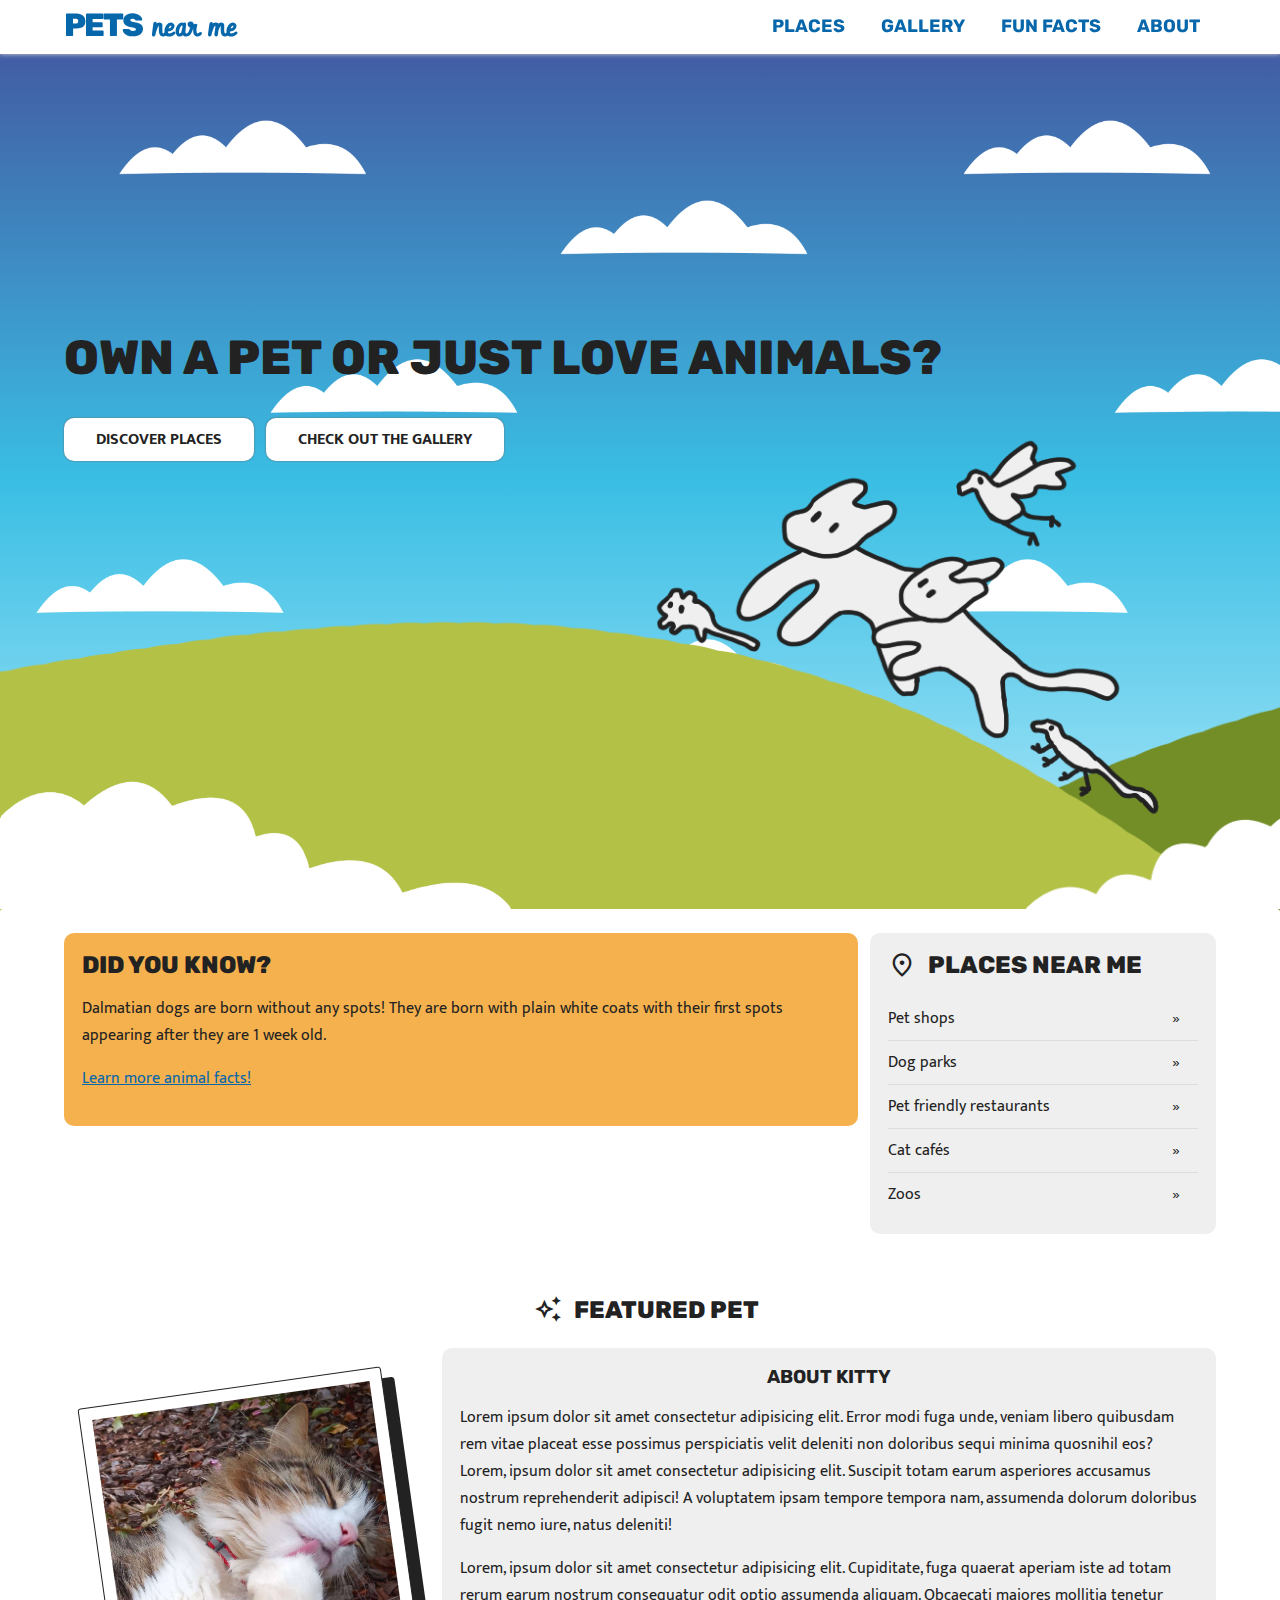
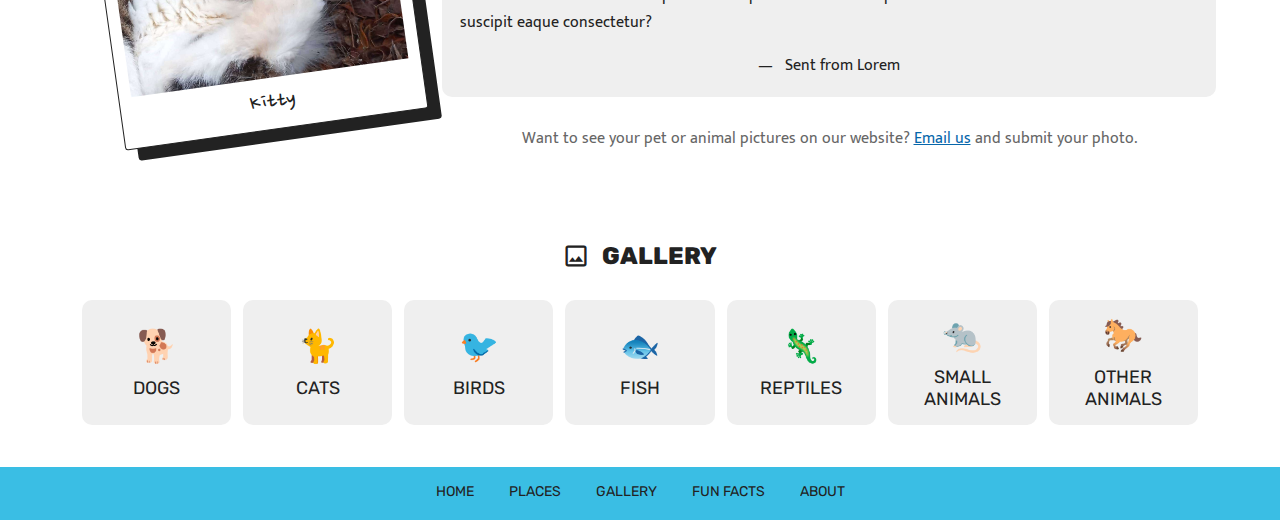
==== commit 6b3f65e0: "Gallery image changes" ====
--- a/assessment-2/index.html
+++ b/assessment-2/index.html
@@ -48,11 +48,11 @@
                 <section id="links" class="box grey link" role="navigation" aria-label="Places">
                     <h2><i class="material-symbols-outlined">location_on</i><a href="places.html" class="anim">Places
                             near me</a></h2>
-                    <a href="places/petshop.html">Pet shop</a>
-                    <a href="places/dogpark.html">Dog park</a>
-                    <a href="#">Pet friendly restaurant</a>
-                    <a href="#">Cat café</a>
-                    <a href="#">Zoo</a>
+                    <a href="places/petshop.html">Pet shops</a>
+                    <a href="places/dogpark.html">Dog parks</a>
+                    <a href="#">Pet friendly restaurants</a>
+                    <a href="#">Cat cafés</a>
+                    <a href="#">Zoos</a>
                 </section>
             </section>
 
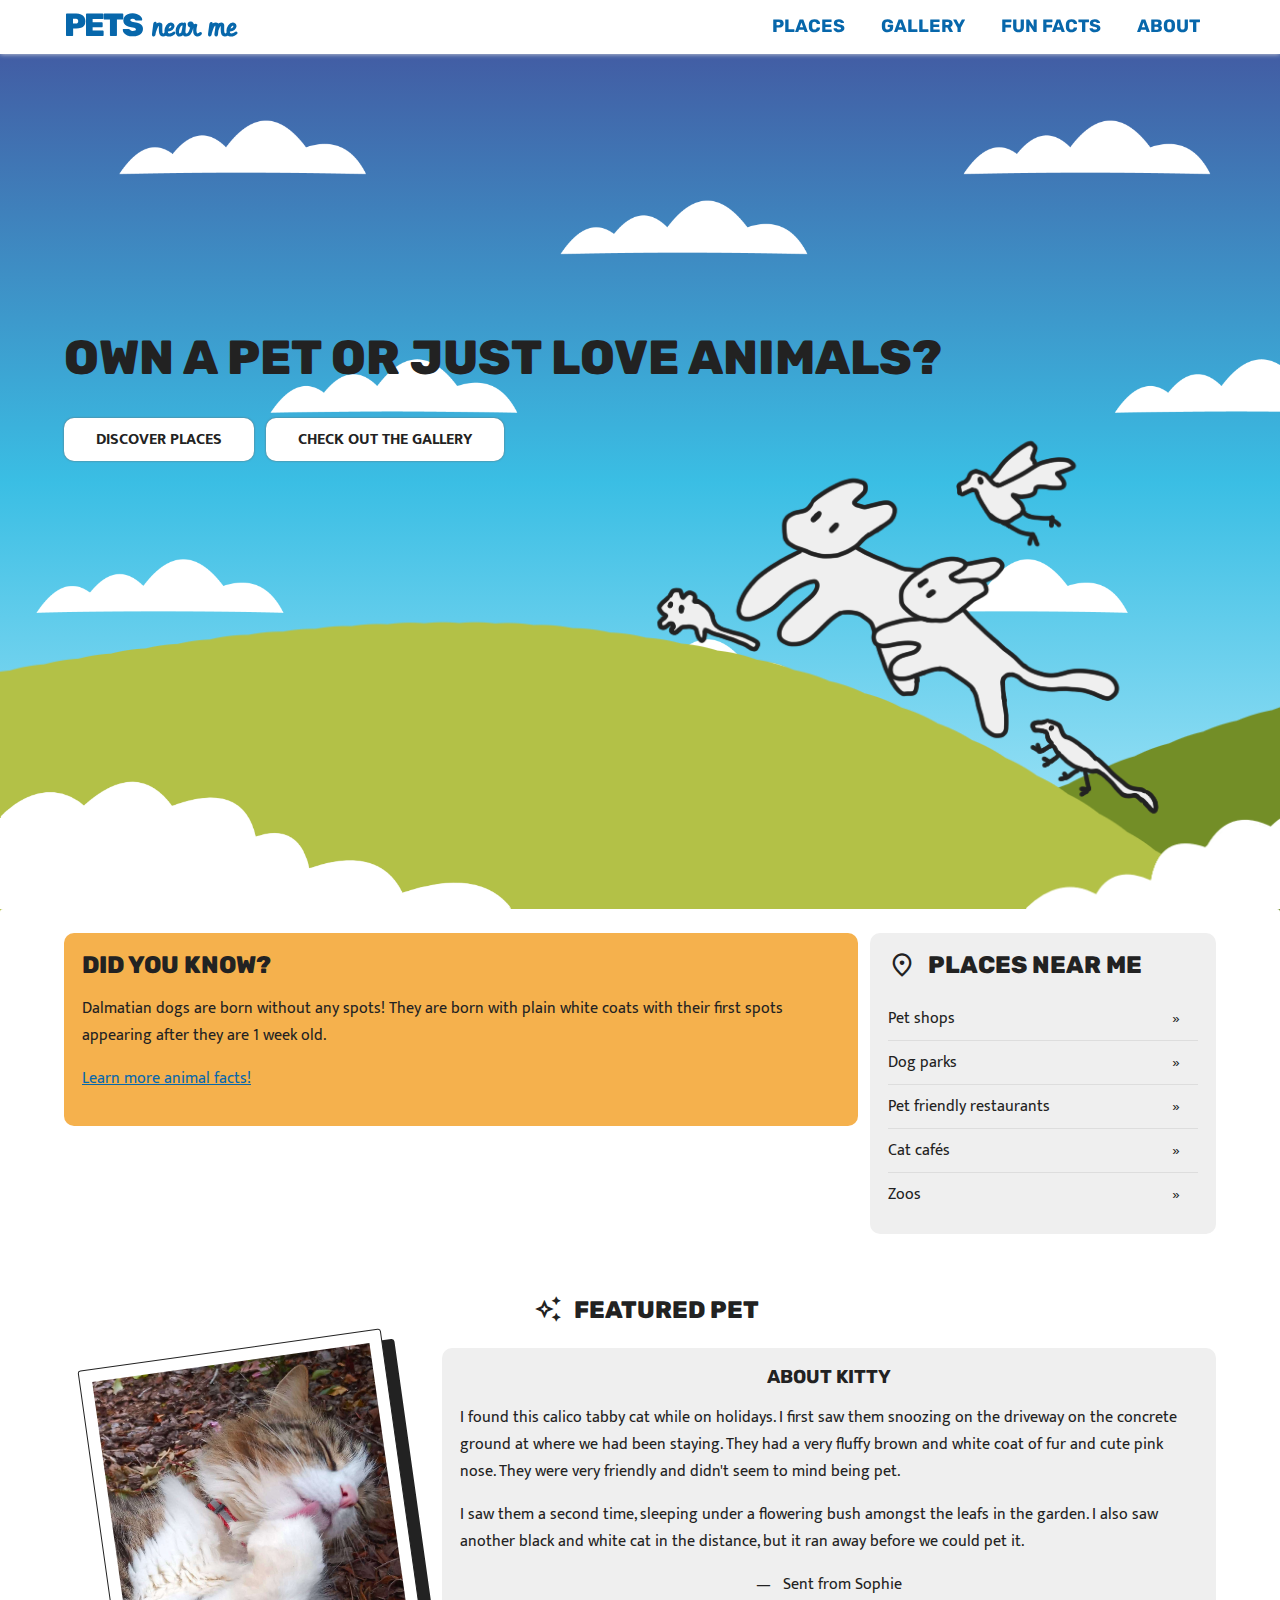
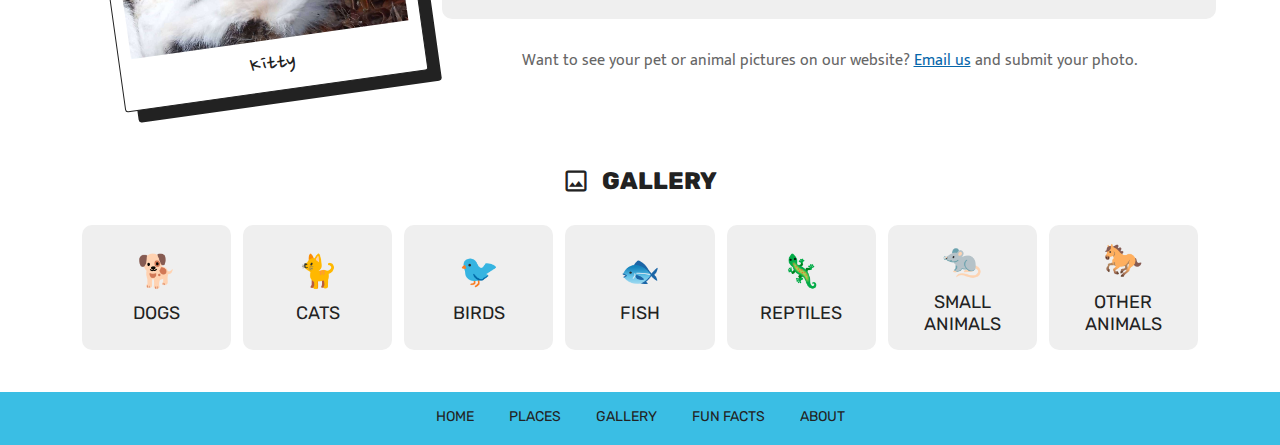
==== commit b371c58c: "Made some final changes in html. Changed gallery img names" ====
--- a/assessment-2/index.html
+++ b/assessment-2/index.html
@@ -3,7 +3,8 @@
 
 <head>
     <meta charset="UTF-8">
-    <meta name="description" content="Homepage of Pets Near Me">
+    <meta name="description"
+        content="Homepage of Pets Near Me. Inludes featured pet section and gallery navigation and places navigation.">
     <meta name="author" content="Sophie Martin">
     <meta name="viewport" content="width=device-width, initial-scale=1.0">
 
@@ -46,7 +47,8 @@
                     <p><a href="#">Learn more animal facts!</a></p>
                 </section>
                 <section id="links" class="box grey link" role="navigation" aria-label="Places">
-                    <h2><i class="material-symbols-outlined">location_on</i><a href="places.html" class="anim">Places
+                    <h2><i class="material-symbols-outlined" aria-hidden="true">location_on</i><a href="places.html"
+                            class="anim">Places
                             near me</a></h2>
                     <a href="places/petshop.html">Pet shops</a>
                     <a href="places/dogpark.html">Dog parks</a>
@@ -59,60 +61,51 @@
             <section id="featured">
                 <h2><i class="material-symbols-outlined">temp_preferences_custom</i>Featured pet</h2>
                 <figure tabindex="0">
-                    <img src="images/gallery/IMG_20210928_162411_109.jpg"
-                        alt="A calico tabby cat with brown and white fur" />
+                    <img src="images/gallery/cat-1.0.jpg" alt="A calico tabby cat with brown and white fur" />
                     <figcaption>Kitty</figcaption>
                 </figure>
                 <section class="box grey">
-                    <h3>About kitty</h3>
-                    <p>Lorem ipsum dolor sit amet consectetur adipisicing elit. Error modi fuga unde, veniam
-                        libero
-                        quibusdam rem vitae placeat esse possimus perspiciatis velit deleniti non doloribus
-                        sequi
-                        minima
-                        quosnihil eos? Lorem, ipsum dolor sit amet consectetur adipisicing elit. Suscipit totam
-                        earum
-                        asperiores accusamus nostrum reprehenderit adipisci! A voluptatem ipsam tempore tempora
-                        nam,
-                        assumenda dolorum doloribus fugit nemo iure, natus deleniti!</p>
-                    <p>Lorem, ipsum dolor sit amet consectetur adipisicing elit. Cupiditate, fuga quaerat aperiam iste
-                        ad totam rerum earum nostrum consequatur odit optio assumenda aliquam. Obcaecati maiores
-                        mollitia tenetur suscipit eaque consectetur?</p>
-                    <p>Sent from Lorem</p>
+                    <h3>About Kitty</h3>
+                    <p>I found this calico tabby cat while on holidays. I first saw them snoozing on the driveway on the
+                        concrete ground at where we had been staying. They had a very fluffy brown and white coat of fur
+                        and cute pink nose. They were very friendly and didn't seem to mind being pet.</p>
+                    <p>I saw them a second time, sleeping under a flowering bush amongst the leafs in the garden. I also
+                        saw another black and white cat in the distance, but it ran away before we could pet it.</p>
+                    <p>Sent from Sophie</p>
                 </section>
                 <p>Want to see your pet or animal pictures on our website? <a href="about.html">Email us</a> and submit
-                    your
-                    photo. </p>
+                    your photo. </p>
             </section>
 
             <section id="gallery-nav" class="box link" role="navigation" aria-label="Gallery">
-                <h2><i class="material-symbols-outlined">image</i><a href="gallery.html" class="anim">Gallery</a></h2>
+                <h2><i class="material-symbols-outlined" aria-hidden="true">image</i><a href="gallery.html"
+                        class="anim">Gallery</a></h2>
                 <a href="gallery.html">
-                    <p>🐕</p>
+                    <p aria-hidden="true">🐕</p>
                     <p>Dogs</p>
                 </a>
                 <a href="gallery.html">
-                    <p>🐈</p>
+                    <p aria-hidden="true">🐈</p>
                     <p>Cats</p>
                 </a>
                 <a href="gallery.html">
-                    <p>🐦</p>
+                    <p aria-hidden="true">🐦</p>
                     <p>Birds</p>
                 </a>
                 <a href="gallery.html">
-                    <p>🐟</p>
+                    <p aria-hidden="true">🐟</p>
                     <p>Fish</p>
                 </a>
                 <a href="gallery.html">
-                    <p>🦎</p>
+                    <p aria-hidden="true">🦎</p>
                     <p>Reptiles</p>
                 </a>
                 <a href="gallery.html">
-                    <p>🐀</p>
+                    <p aria-hidden="true">🐀</p>
                     <p>Small animals</p>
                 </a>
                 <a href="gallery.html">
-                    <p>🐎</p>
+                    <p aria-hidden="true">🐎</p>
                     <p>Other animals</p>
                 </a>
             </section>
--- a/assessment-2/style.css
+++ b/assessment-2/style.css
@@ -8,6 +8,7 @@
 /* ICONS */
 @import url('https://fonts.googleapis.com/css2?family=Material+Symbols+Outlined:opsz,wght,FILL,GRAD@40,700,1,0');
 
+/* ROOT */
 :root {
     --white: #ffffff;
     --black: #222222;
@@ -160,11 +161,12 @@
     position: relative;
 }
 
-#frontpage h2{
+#frontpage h2 {
     font-size: 48px;
 }
 
-#frontpage::before, #frontpage::after{
+#frontpage::before,
+#frontpage::after {
     content: "";
     position: absolute;
     height: 100%;
@@ -174,23 +176,23 @@
     z-index: 1;
 }
 
-#frontpage::before{
+#frontpage::before {
     width: 80%;
     background-image: url(images/clouds-bottomleft.png);
     left: 0;
 }
 
-#frontpage::after{
+#frontpage::after {
     width: 50%;
     background-image: url(images/clouds-bottomright.png);
     right: 0;
 }
 
-#frontpage>*:not(section:has(img[src="images/bg.png"])){
+#frontpage>*:not(section:has(img[src="images/bg.png"])) {
     z-index: 2;
 }
 
-#frontpage section:has(img[src="images/bg.png"]){
+#frontpage section:has(img[src="images/bg.png"]) {
     position: absolute;
     overflow: hidden;
     left: 0;
@@ -198,7 +200,7 @@
     width: 100%;
 }
 
-#frontpage section>img[src="images/bg.png"]{
+#frontpage section>img[src="images/bg.png"] {
     position: relative;
     object-fit: cover;
     width: 300%;
@@ -233,7 +235,7 @@
     }
 }
 
-#frontpage>section:first-of-type{
+#frontpage>section:first-of-type {
     margin-bottom: 35%;
 }
 
@@ -592,13 +594,14 @@
     transition-delay: 100ms;
 }
 
-#places figcaption {
+#places figcaption,
+#places figure>p {
     font-family: 'Rubik', sans-serif;
     text-align: center;
     text-transform: uppercase;
 }
 
-#places figcaption:nth-of-type(2) {
+#places figure>p {
     z-index: 1;
     position: absolute;
     margin-bottom: 12px;
@@ -610,9 +613,9 @@
 }
 
 #places:has(img:hover) img:not(:hover),
-#places:has(figcaption:nth-of-type(2):hover) figcaption:nth-of-type(2):not(:hover)+img,
-#places:has(img:hover) figcaption:has(+img:not(:hover)),
-#places:has(figcaption:nth-of-type(2):hover) figcaption:nth-of-type(2):not(:hover),
+#places:has(p:hover) p:not(:hover)+img,
+#places:has(img:hover) p:has(+img:not(:hover)),
+#places:has(p:hover) p:not(:hover),
 #places:has(a:focus>figure) a:not(:focus)>figure {
     opacity: 0.7;
     transform: scale(0.95);
@@ -767,7 +770,8 @@
     font-size: 28px;
 }
 
-#links h2>i, #gallery-nav h2>i{
+#links h2>i,
+#gallery-nav h2>i {
     top: 0;
 }
 
@@ -807,15 +811,15 @@
         text-align: left;
     }
 
-    #frontpage::before{
+    #frontpage::before {
         width: 60%;
     }
 
-    #frontpage::after{
+    #frontpage::after {
         width: 35%;
     }
 
-    #frontpage section>img[src="images/bg.png"]{
+    #frontpage section>img[src="images/bg.png"] {
         width: calc(100% + 800px);
         left: calc(-800px + 20%);
     }
@@ -827,7 +831,7 @@
         margin-top: 32px;
     }
 
-    #frontpage>section:first-of-type{
+    #frontpage>section:first-of-type {
         margin-bottom: 25%;
     }
 
@@ -947,21 +951,21 @@
     header>nav {
         margin: 0;
     }
-    
-    #frontpage::before{
+
+    #frontpage::before {
         width: 40%;
     }
 
-    #frontpage::after{
+    #frontpage::after {
         width: 20%;
     }
 
-    #frontpage section>img[src="images/bg.png"]{
+    #frontpage section>img[src="images/bg.png"] {
         width: calc(100% + 600px);
         left: calc(-600px + 15%);
     }
 
-    #frontpage>section:first-of-type{
+    #frontpage>section:first-of-type {
         margin-bottom: 15%;
     }
 }
